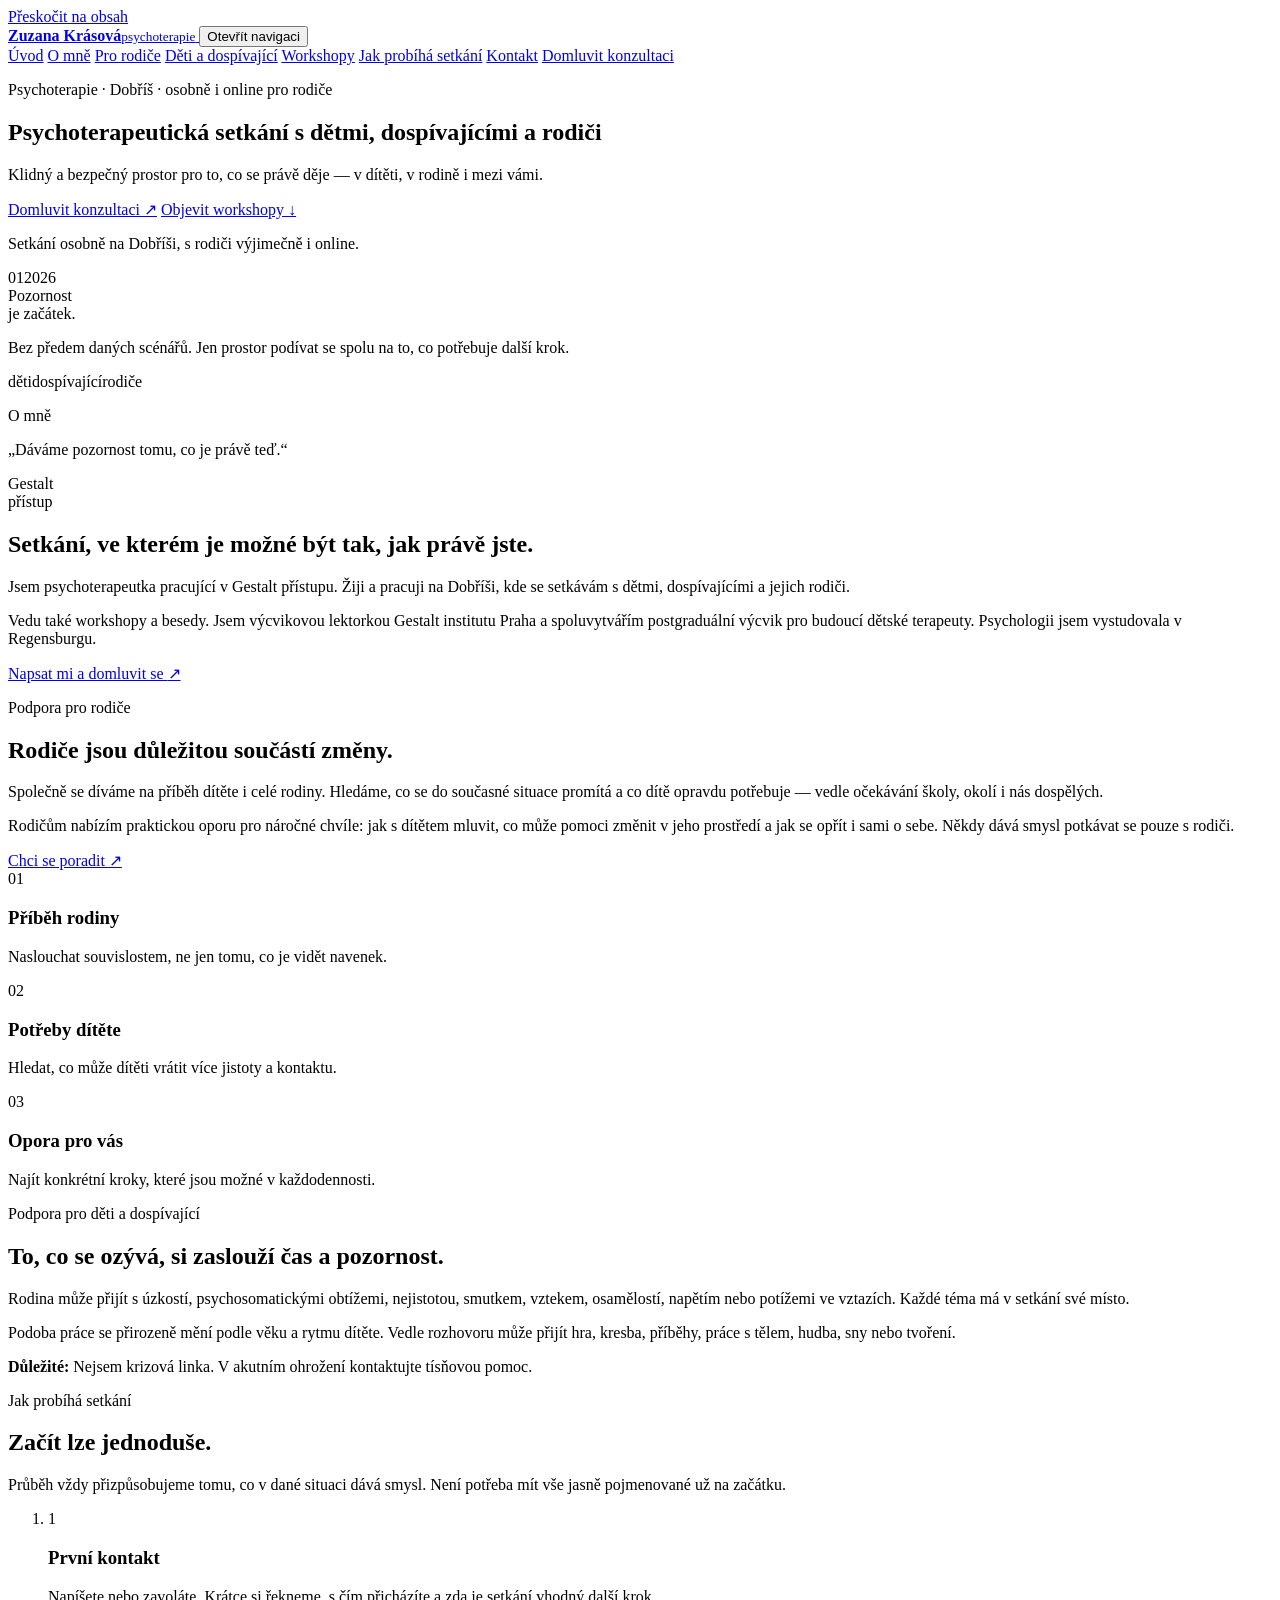
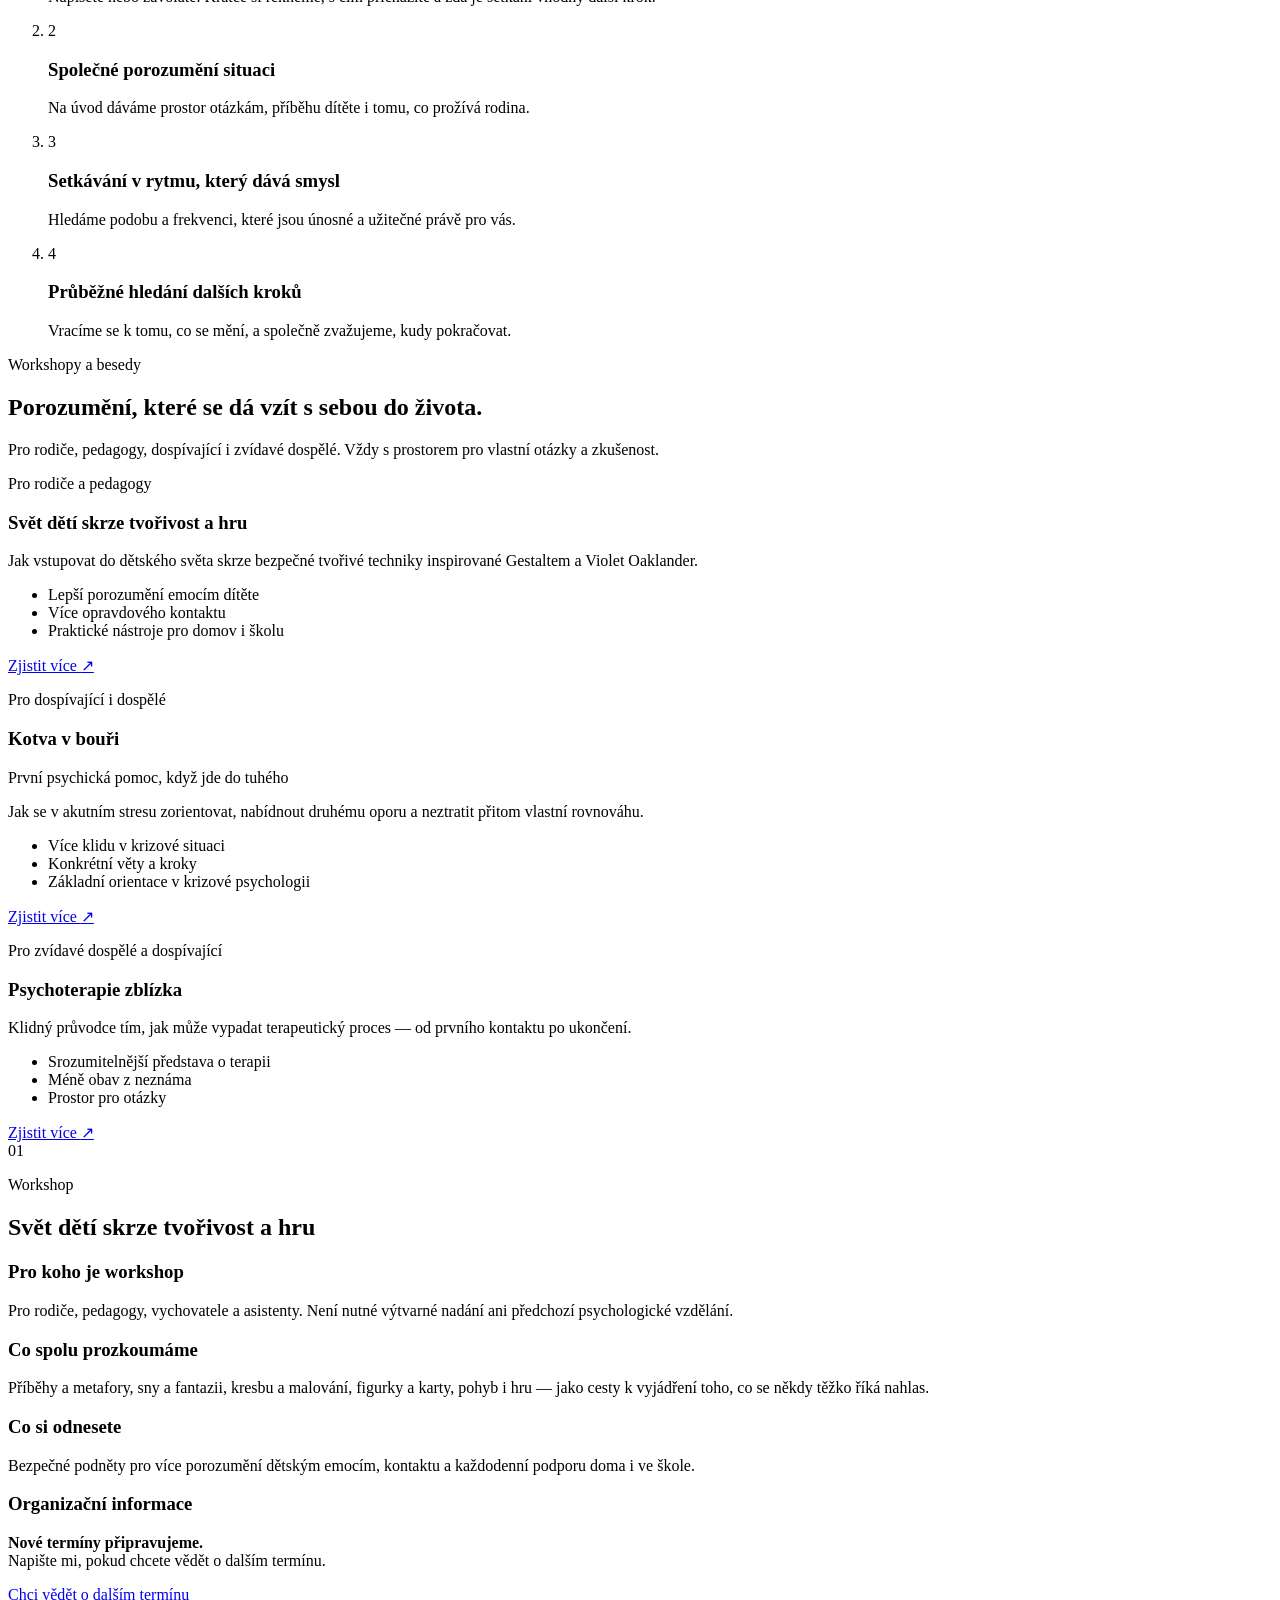
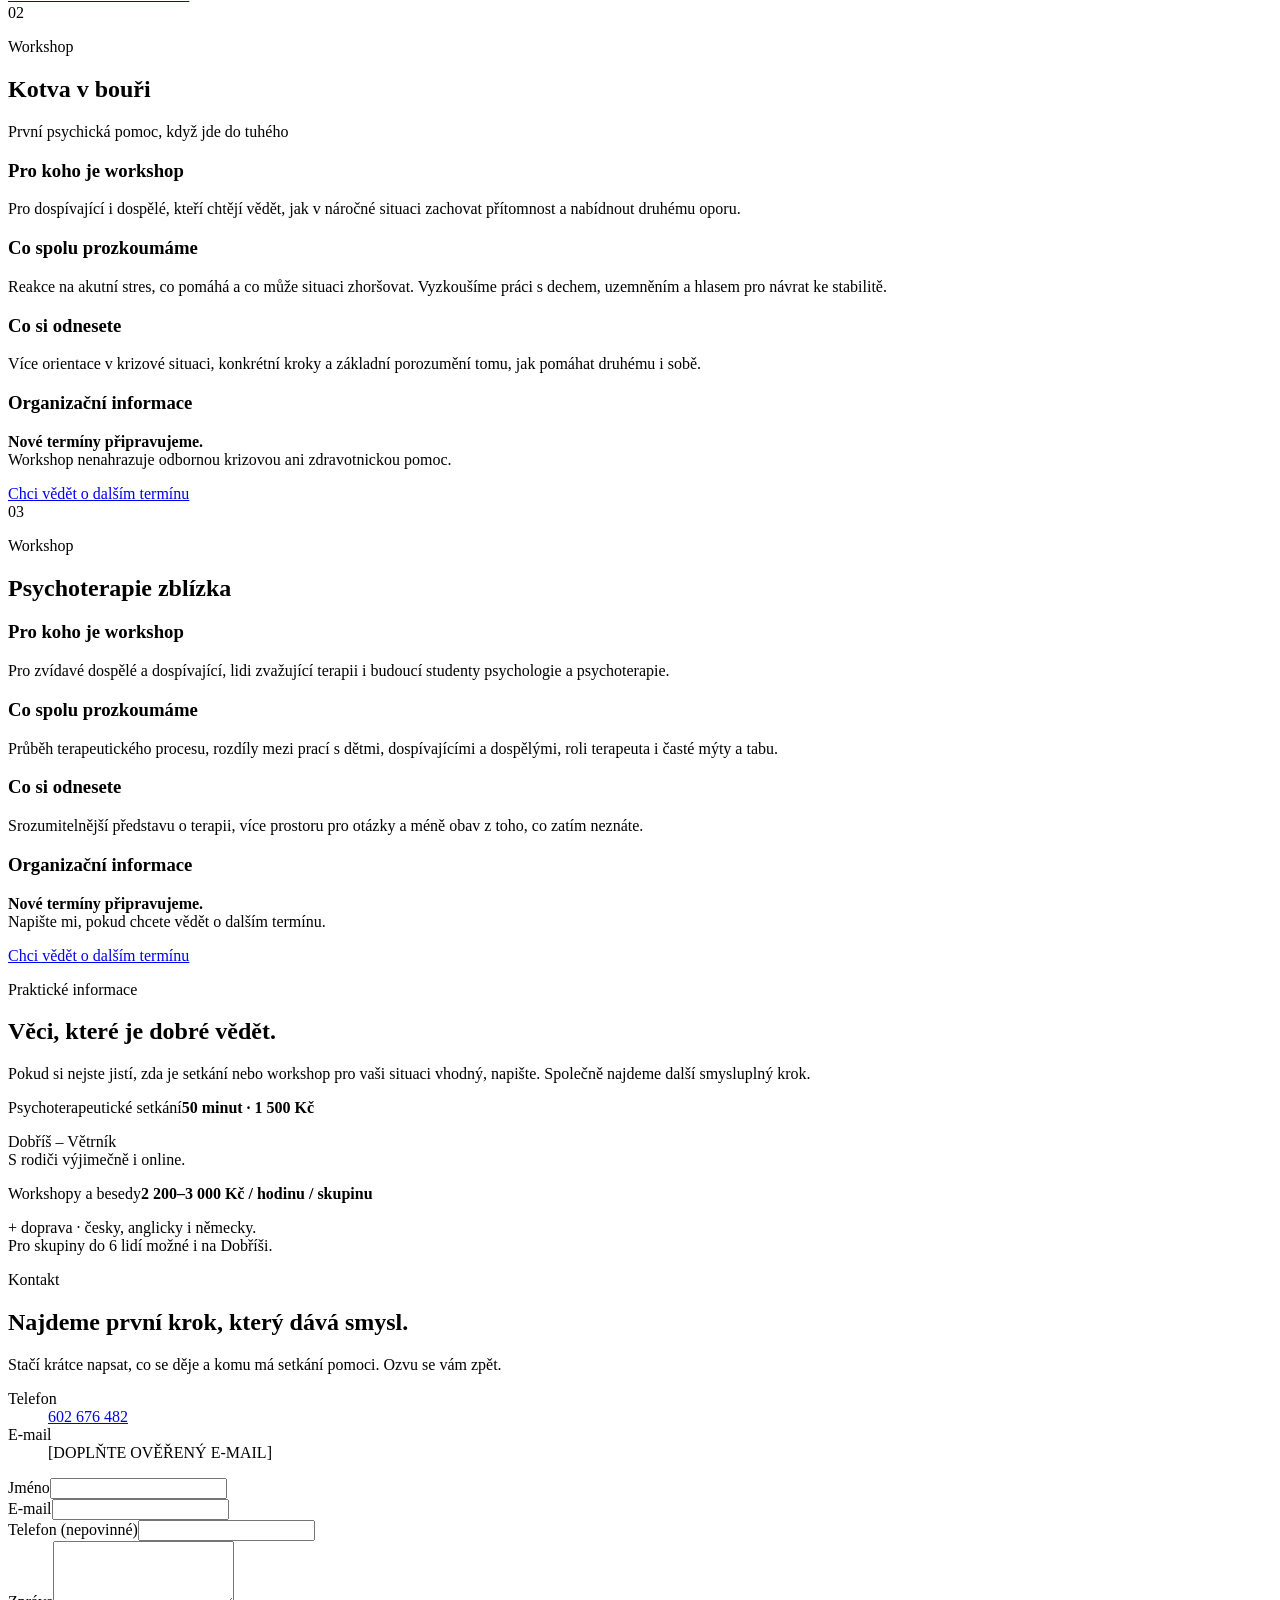
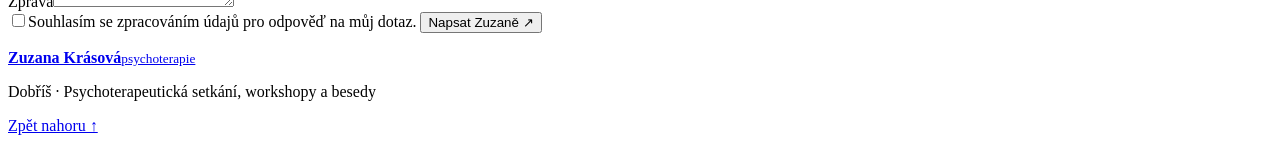
==== index.html @ d6da6a9f "Add website markup" ====
<!doctype html>
<html lang="cs">
  <head>
    <meta charset="UTF-8" />
    <meta name="viewport" content="width=device-width, initial-scale=1.0" />
    <meta name="description" content="Psychoterapeutická setkání s dětmi, dospívajícími a rodiči. Zuzana Krásová, Dobříš." />
    <meta name="theme-color" content="#f7f4ef" />
    <title>Zuzana Krásová | Psychoterapie</title>
    <link rel="preconnect" href="https://fonts.googleapis.com" />
    <link rel="preconnect" href="https://fonts.gstatic.com" crossorigin />
    <link href="https://fonts.googleapis.com/css2?family=Bricolage+Grotesque:opsz,wdth,wght@10..48,75..100,500;10..48,75..100,600;10..48,75..100,700&family=Manrope:wght@400;500;600;700&display=swap" rel="stylesheet" />
    <link rel="stylesheet" href="styles.css" />
  </head>
  <body>
    <a class="skip-link" href="#content">Přeskočit na obsah</a>
    <header class="site-header" data-header>
      <div class="container nav-wrap">
        <a class="brand" href="#uvod" aria-label="Zuzana Krásová — úvod">
          <span class="brand-mark" aria-hidden="true"><i></i><i></i><i></i></span>
          <span><strong>Zuzana Krásová</strong><small>psychoterapie</small></span>
        </a>
        <button class="menu-toggle" type="button" aria-expanded="false" aria-controls="site-nav">
          <span class="sr-only">Otevřít navigaci</span><span></span><span></span>
        </button>
        <nav class="site-nav" id="site-nav" aria-label="Hlavní navigace">
          <a href="#uvod">Úvod</a>
          <a href="#o-mne">O mně</a>
          <a href="#rodice">Pro rodiče</a>
          <a href="#deti">Děti a dospívající</a>
          <a href="#workshopy">Workshopy</a>
          <a href="#jak-probiha">Jak probíhá setkání</a>
          <a href="#kontakt">Kontakt</a>
          <a class="nav-cta" href="#kontakt">Domluvit konzultaci</a>
        </nav>
      </div>
    </header>

    <main id="content">
      <section class="hero section" id="uvod">
        <div class="container hero-grid">
          <div class="hero-copy reveal">
            <p class="eyebrow"><span></span>Psychoterapie · Dobříš · osobně i online pro rodiče</p>
            <h1>Psychoterapeutická setkání s dětmi, dospívajícími a rodiči</h1>
            <p class="lead">Klidný a bezpečný prostor pro to, co se právě děje — v dítěti, v rodině i mezi vámi.</p>
            <div class="hero-actions">
              <a class="button button-primary" href="#kontakt">Domluvit konzultaci <span aria-hidden="true">↗</span></a>
              <a class="text-link" href="#workshopy">Objevit workshopy <span aria-hidden="true">↓</span></a>
            </div>
            <p class="micro-copy">Setkání osobně na Dobříši, s rodiči výjimečně i online.</p>
          </div>
          <aside class="hero-index reveal" aria-label="Základní informace">
            <div class="index-top"><span>01</span><span>2026</span></div>
            <div class="index-word">Pozornost<br />je začátek.</div>
            <p>Bez předem daných scénářů. Jen prostor podívat se spolu na to, co potřebuje další krok.</p>
            <div class="index-bottom"><span>děti</span><span>dospívající</span><span>rodiče</span></div>
          </aside>
        </div>
      </section>

      <section class="intro section section-soft" id="o-mne">
        <div class="container intro-grid">
          <div class="intro-aside reveal">
            <p class="eyebrow"><span></span>O mně</p>
            <p class="display-note">„Dáváme pozornost tomu, co je právě teď.“</p>
            <div class="stamp">Gestalt<br />přístup</div>
          </div>
          <div class="intro-copy reveal delay-1">
            <h2>Setkání, ve kterém je možné být tak, jak právě jste.</h2>
            <p>Jsem psychoterapeutka pracující v Gestalt přístupu. Žiji a pracuji na Dobříši, kde se setkávám s dětmi, dospívajícími a jejich rodiči.</p>
            <p>Vedu také workshopy a besedy. Jsem výcvikovou lektorkou Gestalt institutu Praha a spoluvytvářím postgraduální výcvik pro budoucí dětské terapeuty. Psychologii jsem vystudovala v Regensburgu.</p>
            <a class="text-link text-link-dark" href="#kontakt">Napsat mi a domluvit se <span aria-hidden="true">↗</span></a>
          </div>
        </div>
      </section>

      <section class="support section" id="rodice">
        <div class="container support-grid">
          <div class="section-heading reveal">
            <p class="eyebrow"><span></span>Podpora pro rodiče</p>
            <h2>Rodiče jsou důležitou součástí změny.</h2>
          </div>
          <div class="support-copy reveal delay-1">
            <p>Společně se díváme na příběh dítěte i celé rodiny. Hledáme, co se do současné situace promítá a co dítě opravdu potřebuje — vedle očekávání školy, okolí i nás dospělých.</p>
            <p>Rodičům nabízím praktickou oporu pro náročné chvíle: jak s dítětem mluvit, co může pomoci změnit v jeho prostředí a jak se opřít i sami o sebe. Někdy dává smysl potkávat se pouze s rodiči.</p>
            <a class="button button-outline" href="#kontakt">Chci se poradit <span aria-hidden="true">↗</span></a>
          </div>
        </div>
        <div class="container support-points reveal delay-2" aria-label="Tři oblasti podpory">
          <article><span>01</span><h3>Příběh rodiny</h3><p>Naslouchat souvislostem, ne jen tomu, co je vidět navenek.</p></article>
          <article><span>02</span><h3>Potřeby dítěte</h3><p>Hledat, co může dítěti vrátit více jistoty a kontaktu.</p></article>
          <article><span>03</span><h3>Opora pro vás</h3><p>Najít konkrétní kroky, které jsou možné v každodennosti.</p></article>
        </div>
      </section>

      <section class="children section section-sand" id="deti">
        <div class="container children-grid">
          <div class="children-art reveal" aria-hidden="true">
            <div class="sun-disc"></div><div class="line-art"></div><div class="pebble pebble-a"></div><div class="pebble pebble-b"></div>
          </div>
          <div class="children-copy reveal delay-1">
            <p class="eyebrow"><span></span>Podpora pro děti a dospívající</p>
            <h2>To, co se ozývá, si zaslouží čas a pozornost.</h2>
            <p>Rodina může přijít s úzkostí, psychosomatickými obtížemi, nejistotou, smutkem, vztekem, osamělostí, napětím nebo potížemi ve vztazích. Každé téma má v setkání své místo.</p>
            <p>Podoba práce se přirozeně mění podle věku a rytmu dítěte. Vedle rozhovoru může přijít hra, kresba, příběhy, práce s tělem, hudba, sny nebo tvoření.</p>
            <aside class="notice"><strong>Důležité:</strong> Nejsem krizová linka. V akutním ohrožení kontaktujte tísňovou pomoc.</aside>
          </div>
        </div>
      </section>

      <section class="process section" id="jak-probiha">
        <div class="container">
          <div class="process-top reveal">
            <div><p class="eyebrow"><span></span>Jak probíhá setkání</p><h2>Začít lze jednoduše.</h2></div>
            <p>Průběh vždy přizpůsobujeme tomu, co v dané situaci dává smysl. Není potřeba mít vše jasně pojmenované už na začátku.</p>
          </div>
          <ol class="steps">
            <li class="reveal"><span>1</span><div><h3>První kontakt</h3><p>Napíšete nebo zavoláte. Krátce si řekneme, s čím přicházíte a zda je setkání vhodný další krok.</p></div></li>
            <li class="reveal delay-1"><span>2</span><div><h3>Společné porozumění situaci</h3><p>Na úvod dáváme prostor otázkám, příběhu dítěte i tomu, co prožívá rodina.</p></div></li>
            <li class="reveal delay-2"><span>3</span><div><h3>Setkávání v rytmu, který dává smysl</h3><p>Hledáme podobu a frekvenci, které jsou únosné a užitečné právě pro vás.</p></div></li>
            <li class="reveal delay-3"><span>4</span><div><h3>Průběžné hledání dalších kroků</h3><p>Vracíme se k tomu, co se mění, a společně zvažujeme, kudy pokračovat.</p></div></li>
          </ol>
        </div>
      </section>

      <section class="workshops section section-soft" id="workshopy">
        <div class="container">
          <div class="workshop-heading reveal">
            <div><p class="eyebrow"><span></span>Workshopy a besedy</p><h2>Porozumění, které se dá vzít s sebou do života.</h2></div>
            <p>Pro rodiče, pedagogy, dospívající i zvídavé dospělé. Vždy s prostorem pro vlastní otázky a zkušenost.</p>
          </div>
          <div class="workshop-cards">
            <article class="workshop-card card-play reveal">
              <div class="card-art art-play" aria-hidden="true"><span></span><i></i><b></b></div>
              <p class="card-kicker">Pro rodiče a pedagogy</p>
              <h3>Svět dětí skrze tvořivost a hru</h3>
              <p>Jak vstupovat do dětského světa skrze bezpečné tvořivé techniky inspirované Gestaltem a Violet Oaklander.</p>
              <ul><li>Lepší porozumění emocím dítěte</li><li>Více opravdového kontaktu</li><li>Praktické nástroje pro domov i školu</li></ul>
              <a class="card-link" href="#workshop-hra">Zjistit více <span aria-hidden="true">↗</span></a>
            </article>
            <article class="workshop-card card-anchor reveal delay-1">
              <div class="card-art art-anchor" aria-hidden="true"><span></span><i></i><b></b></div>
              <p class="card-kicker">Pro dospívající i dospělé</p>
              <h3>Kotva v bouři</h3>
              <p class="subtitle">První psychická pomoc, když jde do tuhého</p>
              <p>Jak se v akutním stresu zorientovat, nabídnout druhému oporu a neztratit přitom vlastní rovnováhu.</p>
              <ul><li>Více klidu v krizové situaci</li><li>Konkrétní věty a kroky</li><li>Základní orientace v krizové psychologii</li></ul>
              <a class="card-link" href="#workshop-kotva">Zjistit více <span aria-hidden="true">↗</span></a>
            </article>
            <article class="workshop-card card-near reveal delay-2">
              <div class="card-art art-near" aria-hidden="true"><span></span><i></i><b></b></div>
              <p class="card-kicker">Pro zvídavé dospělé a dospívající</p>
              <h3>Psychoterapie zblízka</h3>
              <p>Klidný průvodce tím, jak může vypadat terapeutický proces — od prvního kontaktu po ukončení.</p>
              <ul><li>Srozumitelnější představa o terapii</li><li>Méně obav z neznáma</li><li>Prostor pro otázky</li></ul>
              <a class="card-link" href="#workshop-zblizka">Zjistit více <span aria-hidden="true">↗</span></a>
            </article>
          </div>
        </div>
      </section>

      <section class="workshop-details section" aria-label="Podrobnosti workshopů">
        <div class="container">
          <article class="workshop-detail reveal" id="workshop-hra">
            <div class="detail-title"><span class="detail-number">01</span><div><p class="eyebrow"><span></span>Workshop</p><h2>Svět dětí skrze tvořivost a hru</h2></div></div>
            <div class="detail-grid"><section><h3>Pro koho je workshop</h3><p>Pro rodiče, pedagogy, vychovatele a asistenty. Není nutné výtvarné nadání ani předchozí psychologické vzdělání.</p></section><section><h3>Co spolu prozkoumáme</h3><p>Příběhy a metafory, sny a fantazii, kresbu a malování, figurky a karty, pohyb i hru — jako cesty k vyjádření toho, co se někdy těžko říká nahlas.</p></section><section><h3>Co si odnesete</h3><p>Bezpečné podněty pro více porozumění dětským emocím, kontaktu a každodenní podporu doma i ve škole.</p></section><section class="detail-status"><h3>Organizační informace</h3><p><strong>Nové termíny připravujeme.</strong><br />Napište mi, pokud chcete vědět o dalším termínu.</p><a class="button button-small button-outline" href="#kontakt">Chci vědět o dalším termínu</a></section></div>
          </article>
          <article class="workshop-detail reveal" id="workshop-kotva">
            <div class="detail-title"><span class="detail-number">02</span><div><p class="eyebrow"><span></span>Workshop</p><h2>Kotva v bouři</h2><p class="subtitle">První psychická pomoc, když jde do tuhého</p></div></div>
            <div class="detail-grid"><section><h3>Pro koho je workshop</h3><p>Pro dospívající i dospělé, kteří chtějí vědět, jak v náročné situaci zachovat přítomnost a nabídnout druhému oporu.</p></section><section><h3>Co spolu prozkoumáme</h3><p>Reakce na akutní stres, co pomáhá a co může situaci zhoršovat. Vyzkoušíme práci s dechem, uzemněním a hlasem pro návrat ke stabilitě.</p></section><section><h3>Co si odnesete</h3><p>Více orientace v krizové situaci, konkrétní kroky a základní porozumění tomu, jak pomáhat druhému i sobě.</p></section><section class="detail-status"><h3>Organizační informace</h3><p><strong>Nové termíny připravujeme.</strong><br />Workshop nenahrazuje odbornou krizovou ani zdravotnickou pomoc.</p><a class="button button-small button-outline" href="#kontakt">Chci vědět o dalším termínu</a></section></div>
          </article>
          <article class="workshop-detail reveal" id="workshop-zblizka">
            <div class="detail-title"><span class="detail-number">03</span><div><p class="eyebrow"><span></span>Workshop</p><h2>Psychoterapie zblízka</h2></div></div>
            <div class="detail-grid"><section><h3>Pro koho je workshop</h3><p>Pro zvídavé dospělé a dospívající, lidi zvažující terapii i budoucí studenty psychologie a psychoterapie.</p></section><section><h3>Co spolu prozkoumáme</h3><p>Průběh terapeutického procesu, rozdíly mezi prací s dětmi, dospívajícími a dospělými, roli terapeuta i časté mýty a tabu.</p></section><section><h3>Co si odnesete</h3><p>Srozumitelnější představu o terapii, více prostoru pro otázky a méně obav z toho, co zatím neznáte.</p></section><section class="detail-status"><h3>Organizační informace</h3><p><strong>Nové termíny připravujeme.</strong><br />Napište mi, pokud chcete vědět o dalším termínu.</p><a class="button button-small button-outline" href="#kontakt">Chci vědět o dalším termínu</a></section></div>
          </article>
        </div>
      </section>

      <section class="practical section section-sand" id="informace">
        <div class="container practical-grid">
          <div class="reveal"><p class="eyebrow"><span></span>Praktické informace</p><h2>Věci, které je dobré vědět.</h2><p>Pokud si nejste jistí, zda je setkání nebo workshop pro vaši situaci vhodný, napište. Společně najdeme další smysluplný krok.</p></div>
          <div class="facts reveal delay-1">
            <article><span>Psychoterapeutické setkání</span><strong>50 minut · 1 500 Kč</strong><p>Dobříš – Větrník<br />S rodiči výjimečně i online.</p></article>
            <article><span>Workshopy a besedy</span><strong>2 200–3 000 Kč / hodinu / skupinu</strong><p>+ doprava · česky, anglicky i německy.<br />Pro skupiny do 6 lidí možné i na Dobříši.</p></article>
          </div>
        </div>
      </section>

      <section class="contact section" id="kontakt">
        <div class="contact-decor" aria-hidden="true"><span></span><i></i><b></b></div>
        <div class="container contact-grid">
          <div class="contact-copy reveal">
            <p class="eyebrow eyebrow-light"><span></span>Kontakt</p>
            <h2>Najdeme první krok, který dává smysl.</h2>
            <p>Stačí krátce napsat, co se děje a komu má setkání pomoci. Ozvu se vám zpět.</p>
            <dl class="contact-details"><div><dt>Telefon</dt><dd><a href="tel:+420602676482">602 676 482</a></dd></div><div><dt>E-mail</dt><dd class="email-placeholder">[DOPLŇTE OVĚŘENÝ E-MAIL]</dd></div></dl>
          </div>
          <form class="contact-form reveal delay-1" data-contact-form novalidate>
            <div class="form-row"><div class="field"><label for="name">Jméno</label><input id="name" name="name" type="text" autocomplete="name" required /></div><div class="field"><label for="email">E-mail</label><input id="email" name="email" type="email" autocomplete="email" required /></div></div>
            <div class="field"><label for="phone">Telefon <span>(nepovinné)</span></label><input id="phone" name="phone" type="tel" autocomplete="tel" /></div>
            <div class="field"><label for="message">Zpráva</label><textarea id="message" name="message" rows="4" required></textarea></div>
            <label class="consent"><input type="checkbox" name="consent" required /><span>Souhlasím se zpracováním údajů pro odpověď na můj dotaz.</span></label>
            <button class="button button-terracotta" type="submit">Napsat Zuzaně <span aria-hidden="true">↗</span></button>
            <p class="form-status" data-form-status aria-live="polite"></p>
          </form>
        </div>
      </section>
    </main>

    <footer class="site-footer"><div class="container footer-wrap"><a class="brand brand-footer" href="#uvod"><span class="brand-mark" aria-hidden="true"><i></i><i></i><i></i></span><span><strong>Zuzana Krásová</strong><small>psychoterapie</small></span></a><p>Dobříš · Psychoterapeutická setkání, workshopy a besedy</p><a href="#uvod">Zpět nahoru ↑</a></div></footer>
    <script src="script.js"></script>
  </body>
</html>
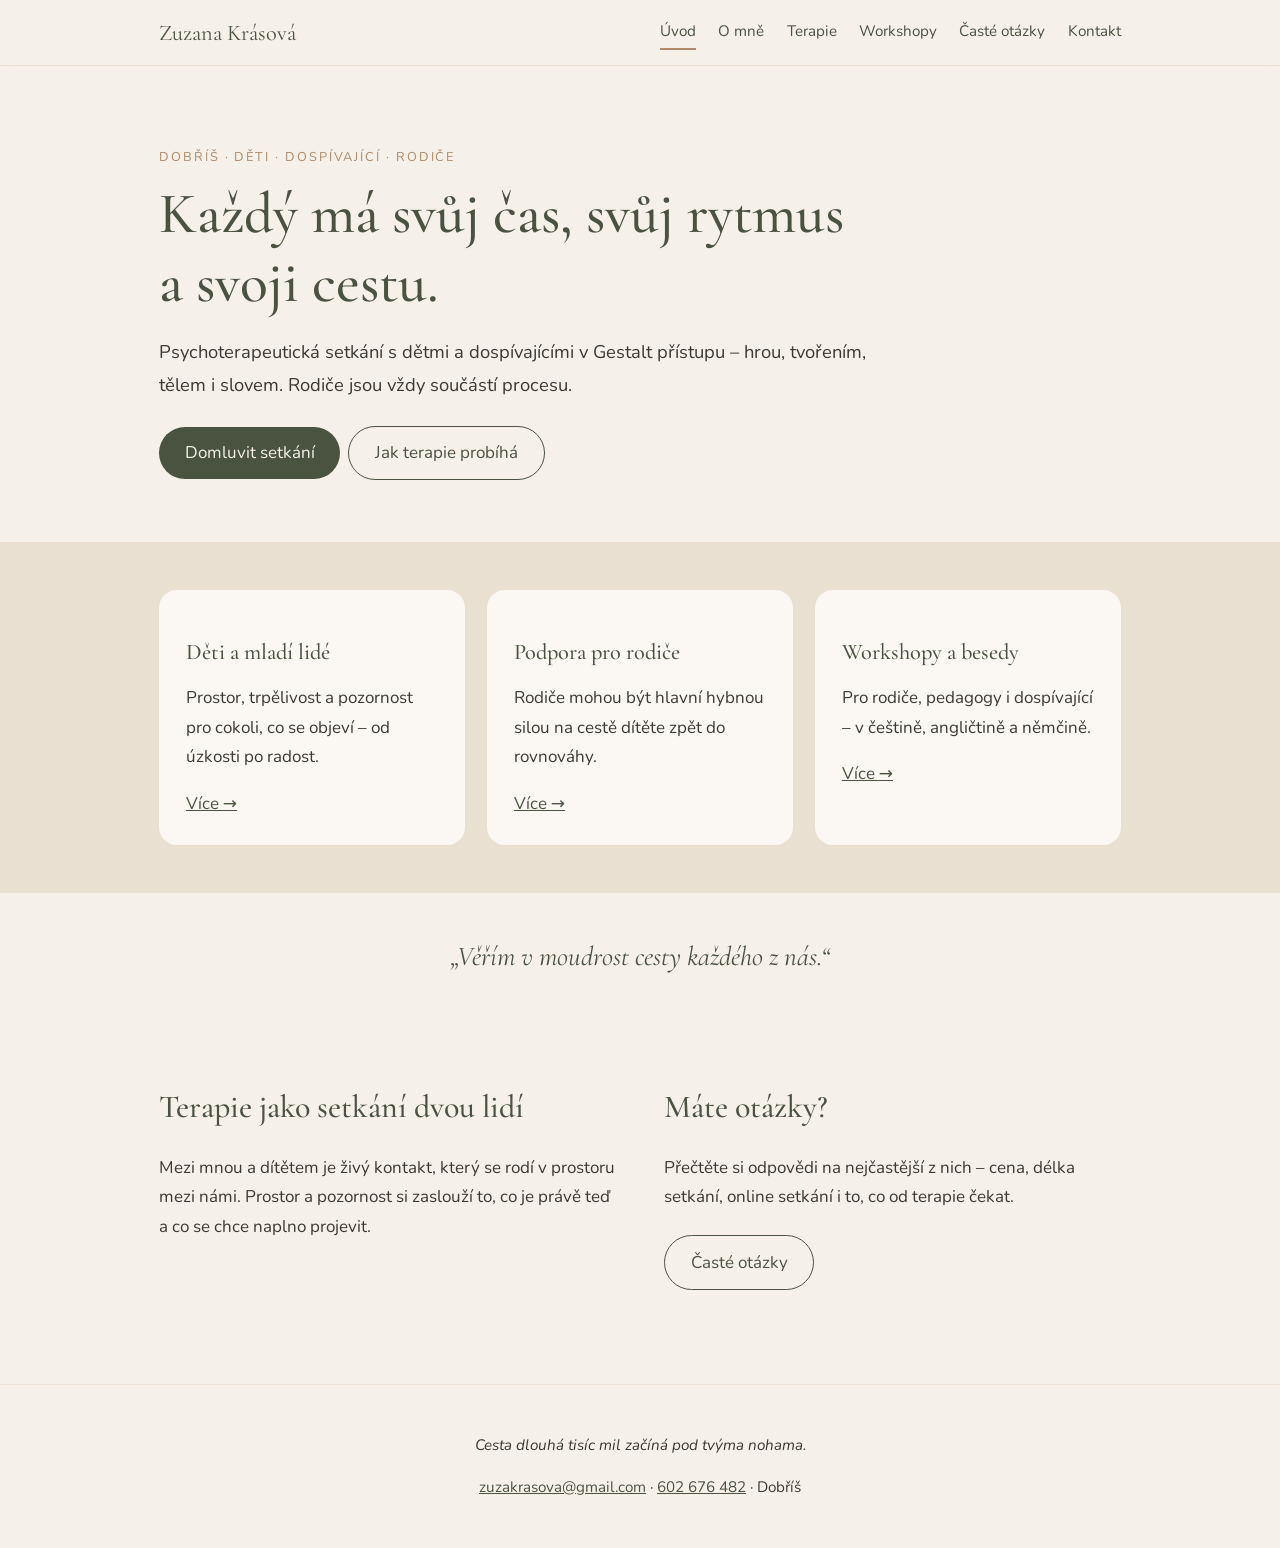
==== commit ccb88002: "Add files via upload" ====
--- a/index.html
+++ b/index.html
@@ -1,213 +1,47 @@
-<!doctype html>
-<html lang="cs">
-  <head>
-    <meta charset="UTF-8" />
-    <meta name="viewport" content="width=device-width, initial-scale=1.0" />
-    <meta name="description" content="Psychoterapeutická setkání s dětmi, dospívajícími a rodiči. Zuzana Krásová, Dobříš." />
-    <meta name="theme-color" content="#f7f4ef" />
-    <title>Zuzana Krásová | Psychoterapie</title>
-    <link rel="preconnect" href="https://fonts.googleapis.com" />
-    <link rel="preconnect" href="https://fonts.gstatic.com" crossorigin />
-    <link href="https://fonts.googleapis.com/css2?family=Bricolage+Grotesque:opsz,wdth,wght@10..48,75..100,500;10..48,75..100,600;10..48,75..100,700&family=Manrope:wght@400;500;600;700&display=swap" rel="stylesheet" />
-    <link rel="stylesheet" href="styles.css" />
-  </head>
-  <body>
-    <a class="skip-link" href="#content">Přeskočit na obsah</a>
-    <header class="site-header" data-header>
-      <div class="container nav-wrap">
-        <a class="brand" href="#uvod" aria-label="Zuzana Krásová — úvod">
-          <span class="brand-mark" aria-hidden="true"><i></i><i></i><i></i></span>
-          <span><strong>Zuzana Krásová</strong><small>psychoterapie</small></span>
-        </a>
-        <button class="menu-toggle" type="button" aria-expanded="false" aria-controls="site-nav">
-          <span class="sr-only">Otevřít navigaci</span><span></span><span></span>
-        </button>
-        <nav class="site-nav" id="site-nav" aria-label="Hlavní navigace">
-          <a href="#uvod">Úvod</a>
-          <a href="#o-mne">O mně</a>
-          <a href="#rodice">Pro rodiče</a>
-          <a href="#deti">Děti a dospívající</a>
-          <a href="#workshopy">Workshopy</a>
-          <a href="#jak-probiha">Jak probíhá setkání</a>
-          <a href="#kontakt">Kontakt</a>
-          <a class="nav-cta" href="#kontakt">Domluvit konzultaci</a>
-        </nav>
-      </div>
-    </header>
-
-    <main id="content">
-      <section class="hero section" id="uvod">
-        <div class="container hero-grid">
-          <div class="hero-copy reveal">
-            <p class="eyebrow"><span></span>Psychoterapie · Dobříš · osobně i online pro rodiče</p>
-            <h1>Psychoterapeutická setkání s dětmi, dospívajícími a rodiči</h1>
-            <p class="lead">Klidný a bezpečný prostor pro to, co se právě děje — v dítěti, v rodině i mezi vámi.</p>
-            <div class="hero-actions">
-              <a class="button button-primary" href="#kontakt">Domluvit konzultaci <span aria-hidden="true">↗</span></a>
-              <a class="text-link" href="#workshopy">Objevit workshopy <span aria-hidden="true">↓</span></a>
-            </div>
-            <p class="micro-copy">Setkání osobně na Dobříši, s rodiči výjimečně i online.</p>
-          </div>
-          <aside class="hero-index reveal" aria-label="Základní informace">
-            <div class="index-top"><span>01</span><span>2026</span></div>
-            <div class="index-word">Pozornost<br />je začátek.</div>
-            <p>Bez předem daných scénářů. Jen prostor podívat se spolu na to, co potřebuje další krok.</p>
-            <div class="index-bottom"><span>děti</span><span>dospívající</span><span>rodiče</span></div>
-          </aside>
-        </div>
-      </section>
-
-      <section class="intro section section-soft" id="o-mne">
-        <div class="container intro-grid">
-          <div class="intro-aside reveal">
-            <p class="eyebrow"><span></span>O mně</p>
-            <p class="display-note">„Dáváme pozornost tomu, co je právě teď.“</p>
-            <div class="stamp">Gestalt<br />přístup</div>
-          </div>
-          <div class="intro-copy reveal delay-1">
-            <h2>Setkání, ve kterém je možné být tak, jak právě jste.</h2>
-            <p>Jsem psychoterapeutka pracující v Gestalt přístupu. Žiji a pracuji na Dobříši, kde se setkávám s dětmi, dospívajícími a jejich rodiči.</p>
-            <p>Vedu také workshopy a besedy. Jsem výcvikovou lektorkou Gestalt institutu Praha a spoluvytvářím postgraduální výcvik pro budoucí dětské terapeuty. Psychologii jsem vystudovala v Regensburgu.</p>
-            <a class="text-link text-link-dark" href="#kontakt">Napsat mi a domluvit se <span aria-hidden="true">↗</span></a>
-          </div>
-        </div>
-      </section>
-
-      <section class="support section" id="rodice">
-        <div class="container support-grid">
-          <div class="section-heading reveal">
-            <p class="eyebrow"><span></span>Podpora pro rodiče</p>
-            <h2>Rodiče jsou důležitou součástí změny.</h2>
-          </div>
-          <div class="support-copy reveal delay-1">
-            <p>Společně se díváme na příběh dítěte i celé rodiny. Hledáme, co se do současné situace promítá a co dítě opravdu potřebuje — vedle očekávání školy, okolí i nás dospělých.</p>
-            <p>Rodičům nabízím praktickou oporu pro náročné chvíle: jak s dítětem mluvit, co může pomoci změnit v jeho prostředí a jak se opřít i sami o sebe. Někdy dává smysl potkávat se pouze s rodiči.</p>
-            <a class="button button-outline" href="#kontakt">Chci se poradit <span aria-hidden="true">↗</span></a>
-          </div>
-        </div>
-        <div class="container support-points reveal delay-2" aria-label="Tři oblasti podpory">
-          <article><span>01</span><h3>Příběh rodiny</h3><p>Naslouchat souvislostem, ne jen tomu, co je vidět navenek.</p></article>
-          <article><span>02</span><h3>Potřeby dítěte</h3><p>Hledat, co může dítěti vrátit více jistoty a kontaktu.</p></article>
-          <article><span>03</span><h3>Opora pro vás</h3><p>Najít konkrétní kroky, které jsou možné v každodennosti.</p></article>
-        </div>
-      </section>
-
-      <section class="children section section-sand" id="deti">
-        <div class="container children-grid">
-          <div class="children-art reveal" aria-hidden="true">
-            <div class="sun-disc"></div><div class="line-art"></div><div class="pebble pebble-a"></div><div class="pebble pebble-b"></div>
-          </div>
-          <div class="children-copy reveal delay-1">
-            <p class="eyebrow"><span></span>Podpora pro děti a dospívající</p>
-            <h2>To, co se ozývá, si zaslouží čas a pozornost.</h2>
-            <p>Rodina může přijít s úzkostí, psychosomatickými obtížemi, nejistotou, smutkem, vztekem, osamělostí, napětím nebo potížemi ve vztazích. Každé téma má v setkání své místo.</p>
-            <p>Podoba práce se přirozeně mění podle věku a rytmu dítěte. Vedle rozhovoru může přijít hra, kresba, příběhy, práce s tělem, hudba, sny nebo tvoření.</p>
-            <aside class="notice"><strong>Důležité:</strong> Nejsem krizová linka. V akutním ohrožení kontaktujte tísňovou pomoc.</aside>
-          </div>
-        </div>
-      </section>
-
-      <section class="process section" id="jak-probiha">
-        <div class="container">
-          <div class="process-top reveal">
-            <div><p class="eyebrow"><span></span>Jak probíhá setkání</p><h2>Začít lze jednoduše.</h2></div>
-            <p>Průběh vždy přizpůsobujeme tomu, co v dané situaci dává smysl. Není potřeba mít vše jasně pojmenované už na začátku.</p>
-          </div>
-          <ol class="steps">
-            <li class="reveal"><span>1</span><div><h3>První kontakt</h3><p>Napíšete nebo zavoláte. Krátce si řekneme, s čím přicházíte a zda je setkání vhodný další krok.</p></div></li>
-            <li class="reveal delay-1"><span>2</span><div><h3>Společné porozumění situaci</h3><p>Na úvod dáváme prostor otázkám, příběhu dítěte i tomu, co prožívá rodina.</p></div></li>
-            <li class="reveal delay-2"><span>3</span><div><h3>Setkávání v rytmu, který dává smysl</h3><p>Hledáme podobu a frekvenci, které jsou únosné a užitečné právě pro vás.</p></div></li>
-            <li class="reveal delay-3"><span>4</span><div><h3>Průběžné hledání dalších kroků</h3><p>Vracíme se k tomu, co se mění, a společně zvažujeme, kudy pokračovat.</p></div></li>
-          </ol>
-        </div>
-      </section>
-
-      <section class="workshops section section-soft" id="workshopy">
-        <div class="container">
-          <div class="workshop-heading reveal">
-            <div><p class="eyebrow"><span></span>Workshopy a besedy</p><h2>Porozumění, které se dá vzít s sebou do života.</h2></div>
-            <p>Pro rodiče, pedagogy, dospívající i zvídavé dospělé. Vždy s prostorem pro vlastní otázky a zkušenost.</p>
-          </div>
-          <div class="workshop-cards">
-            <article class="workshop-card card-play reveal">
-              <div class="card-art art-play" aria-hidden="true"><span></span><i></i><b></b></div>
-              <p class="card-kicker">Pro rodiče a pedagogy</p>
-              <h3>Svět dětí skrze tvořivost a hru</h3>
-              <p>Jak vstupovat do dětského světa skrze bezpečné tvořivé techniky inspirované Gestaltem a Violet Oaklander.</p>
-              <ul><li>Lepší porozumění emocím dítěte</li><li>Více opravdového kontaktu</li><li>Praktické nástroje pro domov i školu</li></ul>
-              <a class="card-link" href="#workshop-hra">Zjistit více <span aria-hidden="true">↗</span></a>
-            </article>
-            <article class="workshop-card card-anchor reveal delay-1">
-              <div class="card-art art-anchor" aria-hidden="true"><span></span><i></i><b></b></div>
-              <p class="card-kicker">Pro dospívající i dospělé</p>
-              <h3>Kotva v bouři</h3>
-              <p class="subtitle">První psychická pomoc, když jde do tuhého</p>
-              <p>Jak se v akutním stresu zorientovat, nabídnout druhému oporu a neztratit přitom vlastní rovnováhu.</p>
-              <ul><li>Více klidu v krizové situaci</li><li>Konkrétní věty a kroky</li><li>Základní orientace v krizové psychologii</li></ul>
-              <a class="card-link" href="#workshop-kotva">Zjistit více <span aria-hidden="true">↗</span></a>
-            </article>
-            <article class="workshop-card card-near reveal delay-2">
-              <div class="card-art art-near" aria-hidden="true"><span></span><i></i><b></b></div>
-              <p class="card-kicker">Pro zvídavé dospělé a dospívající</p>
-              <h3>Psychoterapie zblízka</h3>
-              <p>Klidný průvodce tím, jak může vypadat terapeutický proces — od prvního kontaktu po ukončení.</p>
-              <ul><li>Srozumitelnější představa o terapii</li><li>Méně obav z neznáma</li><li>Prostor pro otázky</li></ul>
-              <a class="card-link" href="#workshop-zblizka">Zjistit více <span aria-hidden="true">↗</span></a>
-            </article>
-          </div>
-        </div>
-      </section>
-
-      <section class="workshop-details section" aria-label="Podrobnosti workshopů">
-        <div class="container">
-          <article class="workshop-detail reveal" id="workshop-hra">
-            <div class="detail-title"><span class="detail-number">01</span><div><p class="eyebrow"><span></span>Workshop</p><h2>Svět dětí skrze tvořivost a hru</h2></div></div>
-            <div class="detail-grid"><section><h3>Pro koho je workshop</h3><p>Pro rodiče, pedagogy, vychovatele a asistenty. Není nutné výtvarné nadání ani předchozí psychologické vzdělání.</p></section><section><h3>Co spolu prozkoumáme</h3><p>Příběhy a metafory, sny a fantazii, kresbu a malování, figurky a karty, pohyb i hru — jako cesty k vyjádření toho, co se někdy těžko říká nahlas.</p></section><section><h3>Co si odnesete</h3><p>Bezpečné podněty pro více porozumění dětským emocím, kontaktu a každodenní podporu doma i ve škole.</p></section><section class="detail-status"><h3>Organizační informace</h3><p><strong>Nové termíny připravujeme.</strong><br />Napište mi, pokud chcete vědět o dalším termínu.</p><a class="button button-small button-outline" href="#kontakt">Chci vědět o dalším termínu</a></section></div>
-          </article>
-          <article class="workshop-detail reveal" id="workshop-kotva">
-            <div class="detail-title"><span class="detail-number">02</span><div><p class="eyebrow"><span></span>Workshop</p><h2>Kotva v bouři</h2><p class="subtitle">První psychická pomoc, když jde do tuhého</p></div></div>
-            <div class="detail-grid"><section><h3>Pro koho je workshop</h3><p>Pro dospívající i dospělé, kteří chtějí vědět, jak v náročné situaci zachovat přítomnost a nabídnout druhému oporu.</p></section><section><h3>Co spolu prozkoumáme</h3><p>Reakce na akutní stres, co pomáhá a co může situaci zhoršovat. Vyzkoušíme práci s dechem, uzemněním a hlasem pro návrat ke stabilitě.</p></section><section><h3>Co si odnesete</h3><p>Více orientace v krizové situaci, konkrétní kroky a základní porozumění tomu, jak pomáhat druhému i sobě.</p></section><section class="detail-status"><h3>Organizační informace</h3><p><strong>Nové termíny připravujeme.</strong><br />Workshop nenahrazuje odbornou krizovou ani zdravotnickou pomoc.</p><a class="button button-small button-outline" href="#kontakt">Chci vědět o dalším termínu</a></section></div>
-          </article>
-          <article class="workshop-detail reveal" id="workshop-zblizka">
-            <div class="detail-title"><span class="detail-number">03</span><div><p class="eyebrow"><span></span>Workshop</p><h2>Psychoterapie zblízka</h2></div></div>
-            <div class="detail-grid"><section><h3>Pro koho je workshop</h3><p>Pro zvídavé dospělé a dospívající, lidi zvažující terapii i budoucí studenty psychologie a psychoterapie.</p></section><section><h3>Co spolu prozkoumáme</h3><p>Průběh terapeutického procesu, rozdíly mezi prací s dětmi, dospívajícími a dospělými, roli terapeuta i časté mýty a tabu.</p></section><section><h3>Co si odnesete</h3><p>Srozumitelnější představu o terapii, více prostoru pro otázky a méně obav z toho, co zatím neznáte.</p></section><section class="detail-status"><h3>Organizační informace</h3><p><strong>Nové termíny připravujeme.</strong><br />Napište mi, pokud chcete vědět o dalším termínu.</p><a class="button button-small button-outline" href="#kontakt">Chci vědět o dalším termínu</a></section></div>
-          </article>
-        </div>
-      </section>
-
-      <section class="practical section section-sand" id="informace">
-        <div class="container practical-grid">
-          <div class="reveal"><p class="eyebrow"><span></span>Praktické informace</p><h2>Věci, které je dobré vědět.</h2><p>Pokud si nejste jistí, zda je setkání nebo workshop pro vaši situaci vhodný, napište. Společně najdeme další smysluplný krok.</p></div>
-          <div class="facts reveal delay-1">
-            <article><span>Psychoterapeutické setkání</span><strong>50 minut · 1 500 Kč</strong><p>Dobříš – Větrník<br />S rodiči výjimečně i online.</p></article>
-            <article><span>Workshopy a besedy</span><strong>2 200–3 000 Kč / hodinu / skupinu</strong><p>+ doprava · česky, anglicky i německy.<br />Pro skupiny do 6 lidí možné i na Dobříši.</p></article>
-          </div>
-        </div>
-      </section>
-
-      <section class="contact section" id="kontakt">
-        <div class="contact-decor" aria-hidden="true"><span></span><i></i><b></b></div>
-        <div class="container contact-grid">
-          <div class="contact-copy reveal">
-            <p class="eyebrow eyebrow-light"><span></span>Kontakt</p>
-            <h2>Najdeme první krok, který dává smysl.</h2>
-            <p>Stačí krátce napsat, co se děje a komu má setkání pomoci. Ozvu se vám zpět.</p>
-            <dl class="contact-details"><div><dt>Telefon</dt><dd><a href="tel:+420602676482">602 676 482</a></dd></div><div><dt>E-mail</dt><dd class="email-placeholder">[DOPLŇTE OVĚŘENÝ E-MAIL]</dd></div></dl>
-          </div>
-          <form class="contact-form reveal delay-1" data-contact-form novalidate>
-            <div class="form-row"><div class="field"><label for="name">Jméno</label><input id="name" name="name" type="text" autocomplete="name" required /></div><div class="field"><label for="email">E-mail</label><input id="email" name="email" type="email" autocomplete="email" required /></div></div>
-            <div class="field"><label for="phone">Telefon <span>(nepovinné)</span></label><input id="phone" name="phone" type="tel" autocomplete="tel" /></div>
-            <div class="field"><label for="message">Zpráva</label><textarea id="message" name="message" rows="4" required></textarea></div>
-            <label class="consent"><input type="checkbox" name="consent" required /><span>Souhlasím se zpracováním údajů pro odpověď na můj dotaz.</span></label>
-            <button class="button button-terracotta" type="submit">Napsat Zuzaně <span aria-hidden="true">↗</span></button>
-            <p class="form-status" data-form-status aria-live="polite"></p>
-          </form>
-        </div>
-      </section>
-    </main>
-
-    <footer class="site-footer"><div class="container footer-wrap"><a class="brand brand-footer" href="#uvod"><span class="brand-mark" aria-hidden="true"><i></i><i></i><i></i></span><span><strong>Zuzana Krásová</strong><small>psychoterapie</small></span></a><p>Dobříš · Psychoterapeutická setkání, workshopy a besedy</p><a href="#uvod">Zpět nahoru ↑</a></div></footer>
-    <script src="script.js"></script>
-  </body>
-</html>
-
+<!DOCTYPE html><html lang="cs"><head><meta charset="utf-8"><meta name="viewport" content="width=device-width,initial-scale=1"><title>Psychoterapie pro děti a dospívající | Zuzana Krásová</title><meta name="description" content="Psychoterapie pro děti a dospívající na Dobříši, podpora rodičů, workshopy."><link rel="preconnect" href="https://fonts.googleapis.com"><link href="https://fonts.googleapis.com/css2?family=Cormorant+Garamond:ital,wght@0,400;0,500;1,400&family=Nunito:wght@400;600&display=swap" rel="stylesheet"><style>:root{--bg:#f5f0e8;--sand:#e9e0d2;--sage:#8a9a7b;--olive:#4a5340;--clay:#b08a6a;--ink:#3b3a35;--card:#fbf8f3}
+@media(prefers-color-scheme:dark){:root{--bg:#25271f;--sand:#30332a;--sage:#a3b293;--olive:#d9e0cc;--clay:#d1a982;--ink:#e9e4d8;--card:#2c2f26}}
+*{box-sizing:border-box}html{scroll-behavior:smooth}
+body{margin:0;background:var(--bg);color:var(--ink);font:17px/1.75 "Nunito",system-ui,sans-serif}
+h1,h2,h3{font-family:"Cormorant Garamond",Georgia,serif;font-weight:500;color:var(--olive);line-height:1.2}
+h1{font-size:clamp(2.2rem,6vw,3.6rem);margin:.2em 0}h2{font-size:2rem}h3{font-size:1.4rem;margin-bottom:.3em}
+a{color:var(--olive)}img{max-width:100%}
+header{position:sticky;top:0;z-index:5;background:color-mix(in srgb,var(--bg) 92%,transparent);backdrop-filter:blur(8px);border-bottom:1px solid var(--sand)}
+nav{max-width:1000px;margin:auto;padding:.8rem 1.2rem;display:flex;flex-wrap:wrap;gap:.4rem 1.4rem;align-items:center}
+nav .logo{font-family:"Cormorant Garamond",Georgia,serif;font-size:1.4rem;color:var(--olive);text-decoration:none;margin-right:auto}
+nav a:not(.logo){text-decoration:none;font-size:.95rem;padding:.2rem 0;border-bottom:2px solid transparent}
+nav a.on,nav a:not(.logo):hover{border-color:var(--clay)}
+main{max-width:1000px;margin:auto;padding:0 1.2rem}
+.hero{padding:5rem 0 3.5rem;max-width:720px}.hero p{font-size:1.15rem}
+.eyebrow{letter-spacing:.15em;text-transform:uppercase;font-size:.8rem;color:var(--clay)}
+.btn{display:inline-block;background:var(--olive);color:var(--bg);padding:.7rem 1.6rem;border-radius:99px;text-decoration:none;margin:.4rem .5rem .4rem 0}
+.btn.alt{background:none;color:var(--olive);border:1px solid var(--olive)}
+section{padding:2.5rem 0}.band{background:var(--sand);margin:0 calc(50% - 50vw);padding:3rem calc(50vw - 50%)}
+.grid{display:grid;grid-template-columns:repeat(auto-fit,minmax(260px,1fr));gap:1.4rem}
+.card{background:var(--card);border:1px solid var(--sand);border-radius:18px;padding:1.6rem}
+.band .card{border-color:transparent}
+.quote{font-family:"Cormorant Garamond",Georgia,serif;font-size:1.7rem;color:var(--olive);text-align:center;max-width:640px;margin:auto;font-style:italic}
+.split{display:grid;grid-template-columns:1fr 1fr;gap:3rem;align-items:start}
+@media(max-width:700px){.split{grid-template-columns:1fr}}
+.tags{display:flex;flex-wrap:wrap;gap:.5rem;padding:0;list-style:none}
+.tags li{background:var(--card);border:1px solid var(--sand);border-radius:99px;padding:.2rem .9rem;font-size:.95rem}
+.band .tags li{border-color:var(--sage)}
+details{background:var(--card);border:1px solid var(--sand);border-radius:14px;margin:.7rem 0;padding:.2rem 1.3rem}
+summary{cursor:pointer;padding:.9rem 0;font-weight:600;color:var(--olive);list-style:none}
+summary::after{content:"+";float:right;color:var(--clay);font-size:1.4rem}
+details[open] summary::after{content:"–"}
+.price{font-family:"Cormorant Garamond",Georgia,serif;font-size:2rem;color:var(--clay)}
+ul.leaf{list-style:none;padding:0}ul.leaf li{padding-left:1.5rem;position:relative;margin:.5rem 0}
+ul.leaf li::before{content:"❦";position:absolute;left:0;color:var(--sage)}
+footer{border-top:1px solid var(--sand);margin-top:3rem;padding:2rem 1.2rem;text-align:center;font-size:.95rem}
+.photo{aspect-ratio:4/5;background:linear-gradient(160deg,var(--sage),var(--sand));border-radius:200px 200px 18px 18px;display:grid;place-items:center;color:var(--bg);font-size:.9rem;padding:1rem;text-align:center}
+</style></head><body><header><nav><a class="logo" href="index.html">Zuzana Krásová</a><a href="index.html" class=on>Úvod</a><a href="o-mne.html">O mně</a><a href="terapie.html">Terapie</a><a href="workshopy.html">Workshopy</a><a href="faq.html">Časté otázky</a><a href="kontakt.html">Kontakt</a></nav></header><main>
+<div class="hero"><div class="eyebrow">Dobříš · děti · dospívající · rodiče</div><h1>Každý má svůj čas, svůj rytmus a svoji cestu.</h1>
+<p>Psychoterapeutická setkání s dětmi a dospívajícími v Gestalt přístupu – hrou, tvořením, tělem i slovem. Rodiče jsou vždy součástí procesu.</p>
+<a class="btn" href="kontakt.html">Domluvit setkání</a><a class="btn alt" href="terapie.html">Jak terapie probíhá</a></div>
+<section class="band"><div class="grid">
+<div class="card"><h3>Děti a mladí lidé</h3><p>Prostor, trpělivost a pozornost pro cokoli, co se objeví – od úzkosti po radost.</p><a href="terapie.html#deti">Více →</a></div>
+<div class="card"><h3>Podpora pro rodiče</h3><p>Rodiče mohou být hlavní hybnou silou na cestě dítěte zpět do rovnováhy.</p><a href="terapie.html#rodice">Více →</a></div>
+<div class="card"><h3>Workshopy a besedy</h3><p>Pro rodiče, pedagogy i dospívající – v češtině, angličtině a němčině.</p><a href="workshopy.html">Více →</a></div></div></section>
+<section><p class="quote">„Věřím v moudrost cesty každého z nás.“</p></section>
+<section class="split"><div><h2>Terapie jako setkání dvou lidí</h2><p>Mezi mnou a dítětem je živý kontakt, který se rodí v prostoru mezi námi. Prostor a pozornost si zaslouží to, co je právě teď a co se chce naplno projevit.</p></div>
+<div><h2>Máte otázky?</h2><p>Přečtěte si odpovědi na nejčastější z nich – cena, délka setkání, online setkání i to, co od terapie čekat.</p><a class="btn alt" href="faq.html">Časté otázky</a></div></section></main><footer><p><em>Cesta dlouhá tisíc mil začíná pod tvýma nohama.</em></p><p><a href="mailto:zuzakrasova@gmail.com">zuzakrasova@gmail.com</a> · <a href="tel:+420602676482">602 676 482</a> · Dobříš</p></footer></body></html>
